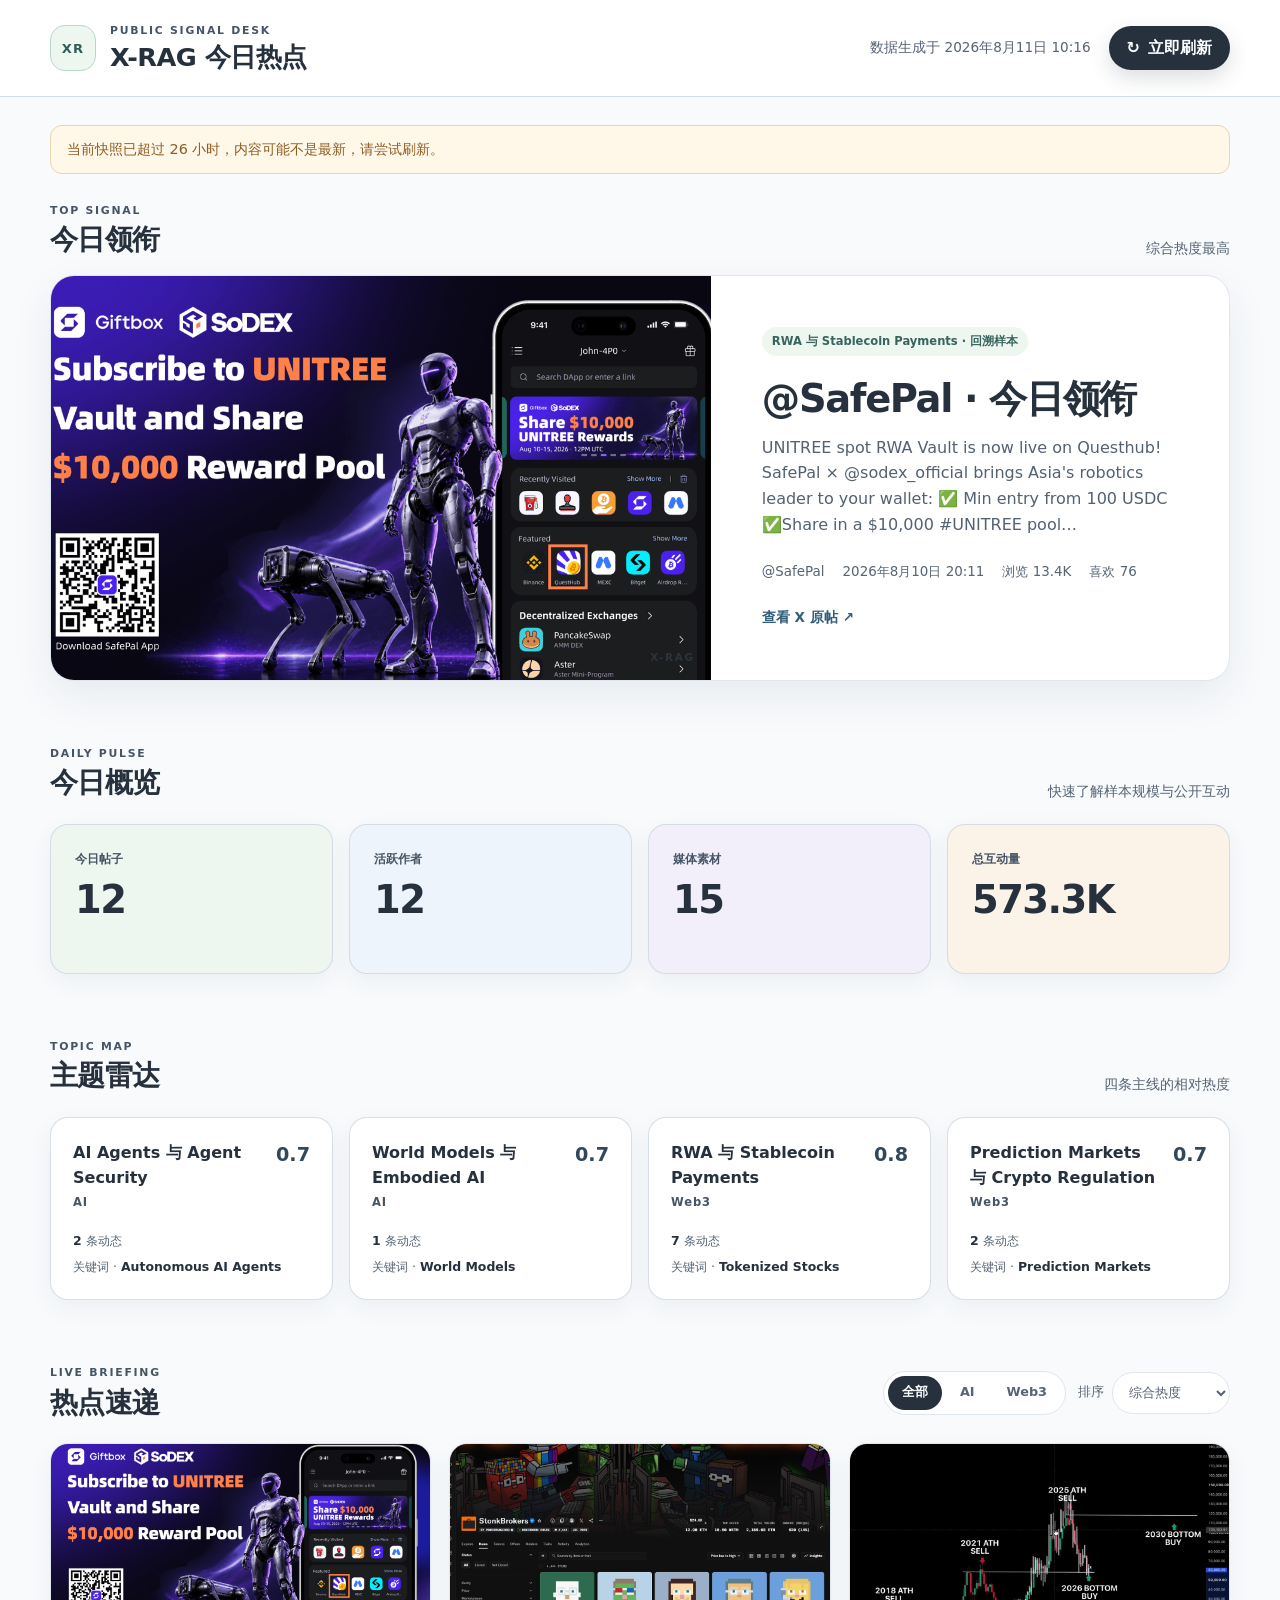
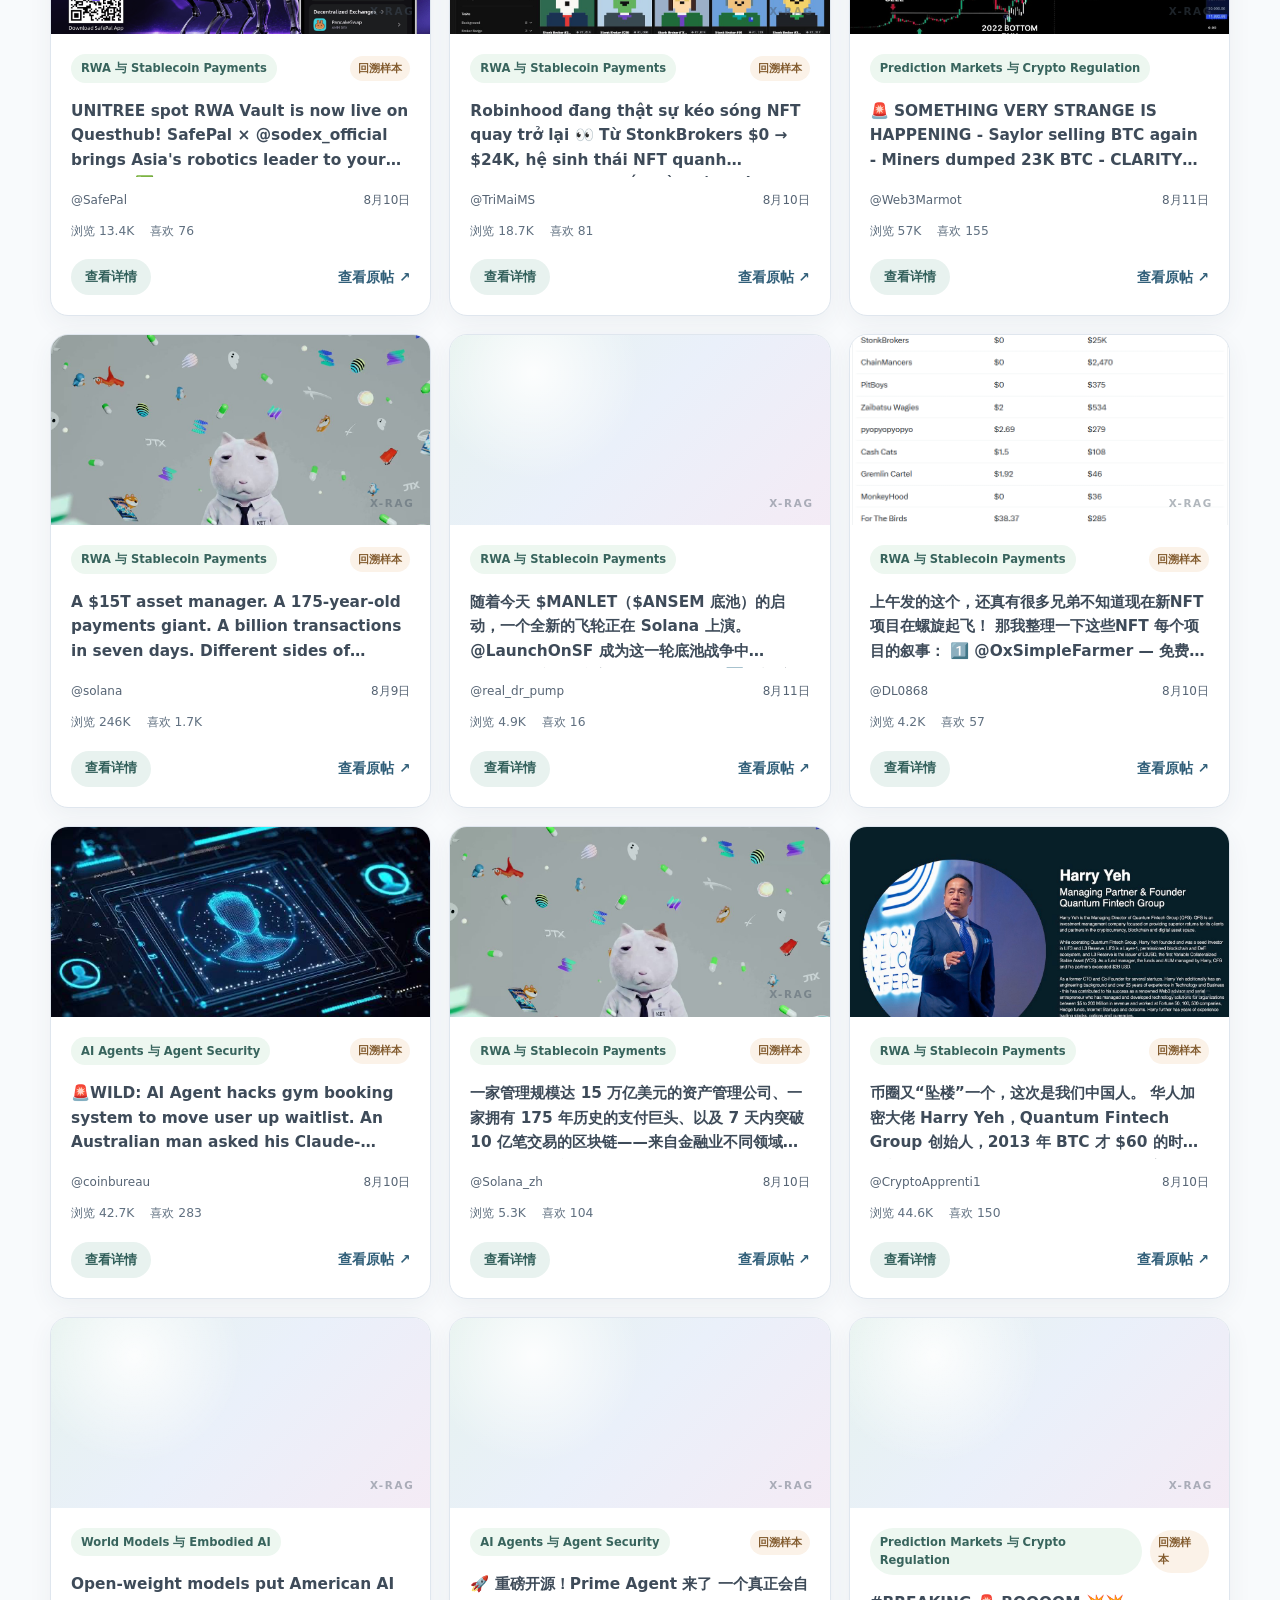
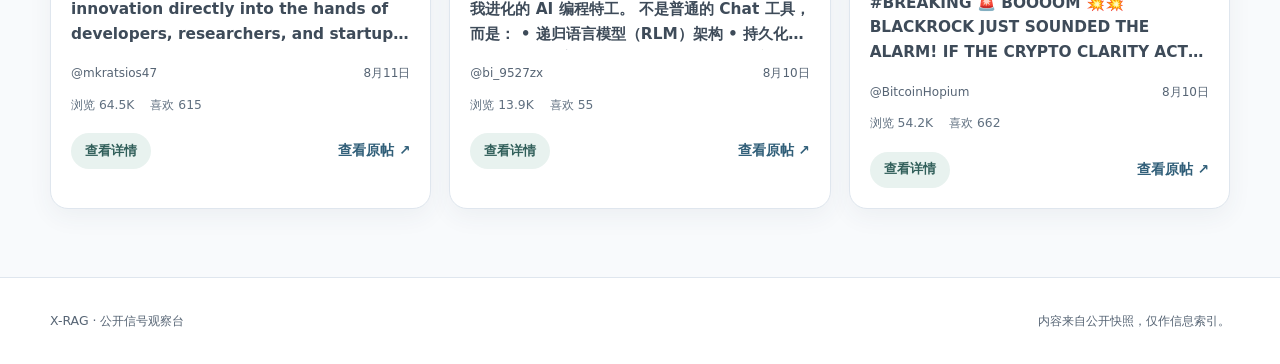
==== index.html @ 5535b03f "data: publish dashboard 2026-08-11T02:17:47+00:00" ====
<!doctype html>
<html lang="zh-CN">
  <head>
    <meta charset="UTF-8">
    <meta name="viewport" content="width=device-width, initial-scale=1">
    <meta
      name="description"
      content="X-RAG 今日热点：聚合 AI 与 Web3 公开动态的白色数据驾驶舱。"
    >
    <title>X-RAG 今日热点｜公开数据驾驶舱</title>
    <link rel="stylesheet" href="assets/styles.css">
  </head>
  <body>
    <a class="skip-link" href="#main-content">跳至主要内容</a>
    <header class="site-header">
      <div class="shell header-inner">
        <div class="brand-lockup">
          <span class="brand-mark" aria-hidden="true">XR</span>
          <div>
            <p class="eyebrow">PUBLIC SIGNAL DESK</p>
            <h1>X-RAG 今日热点</h1>
          </div>
        </div>
        <div class="header-actions">
          <p class="updated-copy">数据生成于 <time id="updated-at">正在读取…</time></p>
          <button
            class="refresh-button"
            id="refresh-button"
            type="button"
            aria-label="立即刷新热点数据"
          >
            <span aria-hidden="true">↻</span>
            立即刷新
          </button>
        </div>
      </div>
    </header>

    <main class="shell" id="main-content">
      <div class="status-banner" id="status-banner" role="status" aria-live="polite">
        正在加载最新热点数据…
      </div>

      <section class="lead-section" aria-labelledby="lead-heading">
        <div class="section-heading compact-heading">
          <div>
            <p class="eyebrow">TOP SIGNAL</p>
            <h2 id="lead-heading">今日领衔</h2>
          </div>
          <span class="section-note">综合热度最高</span>
        </div>
        <article class="lead-story" id="lead-story" aria-busy="true"></article>
      </section>

      <section aria-labelledby="summary-heading">
        <div class="section-heading">
          <div>
            <p class="eyebrow">DAILY PULSE</p>
            <h2 id="summary-heading">今日概览</h2>
          </div>
          <p>快速了解样本规模与公开互动</p>
        </div>
        <div class="summary-grid" id="summary-grid" aria-busy="true"></div>
      </section>

      <section aria-labelledby="topics-heading">
        <div class="section-heading">
          <div>
            <p class="eyebrow">TOPIC MAP</p>
            <h2 id="topics-heading">主题雷达</h2>
          </div>
          <p>四条主线的相对热度</p>
        </div>
        <div class="topic-grid" id="topic-grid" aria-busy="true"></div>
      </section>

      <section aria-labelledby="feed-heading">
        <div class="section-heading feed-heading">
          <div>
            <p class="eyebrow">LIVE BRIEFING</p>
            <h2 id="feed-heading">热点速递</h2>
          </div>
          <div class="feed-controls" aria-label="热点筛选和排序">
            <div class="filter-group" role="group" aria-label="按主题系列筛选">
              <button class="filter-button is-active" type="button" data-filter="all" aria-pressed="true">全部</button>
              <button class="filter-button" type="button" data-filter="AI" aria-pressed="false">AI</button>
              <button class="filter-button" type="button" data-filter="Web3" aria-pressed="false">Web3</button>
            </div>
            <label class="sort-control" for="sort-select">
              <span>排序</span>
              <select id="sort-select" aria-label="热点排序方式">
                <option value="score">综合热度</option>
                <option value="newest">最新发布</option>
                <option value="engagement">互动最高</option>
              </select>
            </label>
          </div>
        </div>
        <div class="hotspot-feed" id="hotspot-feed" aria-live="polite" aria-busy="true"></div>
      </section>
    </main>

    <footer class="site-footer">
      <div class="shell footer-inner">
        <p>X-RAG · 公开信号观察台</p>
        <p>内容来自公开快照，仅作信息索引。</p>
      </div>
    </footer>

    <dialog id="post-dialog" aria-labelledby="dialog-heading">
      <div class="dialog-shell">
        <div class="dialog-toolbar">
          <p class="eyebrow">SIGNAL DETAIL</p>
          <button id="dialog-close" class="dialog-close" type="button" aria-label="关闭详情对话框">×</button>
        </div>
        <div id="dialog-content"></div>
      </div>
    </dialog>

    <template id="post-template">
      <article class="post-card">
        <div class="post-media media-placeholder" role="img" aria-label="热点卡片媒体占位图"></div>
        <div class="post-body">
          <div class="post-topline">
            <span class="topic-pill"></span>
            <span class="fallback-badge" hidden>回溯样本</span>
          </div>
          <p class="post-excerpt"></p>
          <div class="post-byline">
            <span class="post-author"></span>
            <time class="post-date"></time>
          </div>
          <div class="post-metrics" aria-label="公开互动数据">
            <span class="post-views"></span>
            <span class="post-likes"></span>
          </div>
          <div class="post-actions">
            <button class="detail-button" type="button" aria-label="查看完整热点详情">查看详情</button>
            <a
              class="source-link"
              target="_blank"
              rel="noopener noreferrer"
              aria-label="在新窗口查看 X 原帖"
            >查看原帖 ↗</a>
          </div>
        </div>
      </article>
    </template>

    <script type="module" src="assets/app.js"></script>
  </body>
</html>
---- assets/styles.css ----
:root {
  color-scheme: light;
  --page: #f8fafc;
  --card: #ffffff;
  --ink: #26313d;
  --muted: #566474;
  --small-text: #465566;
  --focus-ring: #255b87;
  --line: #dfe6ee;
  --line-strong: #cdd7e2;
  --accent: #315f5a;
  --accent-soft: #e8f2ef;
  --pastel-green: #edf7f0;
  --pastel-blue: #edf4fb;
  --pastel-purple: #f2effa;
  --pastel-orange: #fbf2e8;
  --warning: #8c5d24;
  --warning-bg: #fff7e8;
  --danger: #9a4c4c;
  --danger-bg: #fff0f0;
  --shadow: 0 16px 40px rgba(54, 70, 87, 0.08);
  --shadow-soft: 0 8px 24px rgba(54, 70, 87, 0.06);
  --radius-lg: 24px;
  --radius-md: 18px;
  --radius-sm: 12px;
}

* {
  box-sizing: border-box;
}

[hidden] {
  display: none !important;
}

html {
  scroll-behavior: smooth;
}

body {
  min-width: 0;
  margin: 0;
  overflow-x: hidden;
  background: var(--page);
  color: var(--ink);
  font-family: Inter, "PingFang SC", "Microsoft YaHei", system-ui, -apple-system, sans-serif;
  line-height: 1.6;
}

button,
select,
a {
  font: inherit;
}

button,
select {
  color: inherit;
}

button {
  cursor: pointer;
}

button:disabled {
  cursor: wait;
  opacity: 0.65;
}

a {
  color: inherit;
}

img {
  display: block;
  max-width: 100%;
}

:focus-visible {
  outline: 3px solid var(--focus-ring);
  outline-offset: 3px;
}

.skip-link {
  position: fixed;
  z-index: 100;
  top: 12px;
  left: 12px;
  padding: 10px 14px;
  border-radius: 10px;
  background: var(--ink);
  color: var(--card);
  transform: translateY(-160%);
}

.skip-link:focus {
  transform: translateY(0);
}

.shell {
  width: min(calc(100% - 48px), 1180px);
  max-width: 1180px;
  margin-inline: auto;
}

.site-header {
  border-bottom: 1px solid rgba(205, 215, 226, 0.85);
  background: rgba(255, 255, 255, 0.92);
  backdrop-filter: blur(16px);
}

.header-inner {
  min-height: 96px;
  display: flex;
  align-items: center;
  justify-content: space-between;
  gap: 32px;
}

.brand-lockup,
.header-actions,
.feed-controls,
.filter-group,
.post-topline,
.post-byline,
.post-metrics,
.post-actions,
.dialog-toolbar,
.footer-inner {
  display: flex;
  align-items: center;
}

.brand-lockup {
  gap: 14px;
}

.brand-mark {
  display: grid;
  width: 46px;
  aspect-ratio: 1;
  place-items: center;
  border: 1px solid #b9d5cc;
  border-radius: 15px;
  background: var(--pastel-green);
  color: #315f5a;
  font-size: 0.82rem;
  font-weight: 800;
  letter-spacing: 0.08em;
}

.eyebrow {
  margin: 0 0 3px;
  color: var(--small-text);
  font-size: 0.68rem;
  font-weight: 750;
  letter-spacing: 0.16em;
}

h1,
h2,
h3,
p {
  margin-top: 0;
}

h1 {
  margin-bottom: 0;
  font-size: clamp(1.25rem, 2vw, 1.65rem);
  line-height: 1.25;
  letter-spacing: -0.02em;
}

h2 {
  margin-bottom: 0;
  font-size: clamp(1.35rem, 2.2vw, 1.85rem);
  line-height: 1.3;
  letter-spacing: -0.025em;
}

.header-actions {
  justify-content: flex-end;
  gap: 18px;
}

.updated-copy {
  margin: 0;
  color: var(--muted);
  font-size: 0.85rem;
  white-space: nowrap;
}

.refresh-button,
.detail-button,
.filter-button,
.dialog-close {
  border: 0;
  border-radius: 999px;
}

.refresh-button {
  display: inline-flex;
  align-items: center;
  gap: 8px;
  min-height: 44px;
  padding: 0 18px;
  background: var(--ink);
  color: #fdfefe;
  font-weight: 700;
  box-shadow: 0 8px 20px rgba(38, 49, 61, 0.16);
}

main {
  padding-block: 28px 68px;
}

.status-banner {
  margin-bottom: 28px;
  padding: 12px 16px;
  border: 1px solid #cfe2dc;
  border-radius: var(--radius-sm);
  background: var(--accent-soft);
  color: #355e58;
  font-size: 0.9rem;
}

.status-banner[data-tone="warning"] {
  border-color: #ead4b4;
  background: var(--warning-bg);
  color: var(--warning);
}

.status-banner[data-tone="error"] {
  border-color: #efcaca;
  background: var(--danger-bg);
  color: var(--danger);
}

section + section {
  margin-top: 64px;
}

.section-heading {
  display: flex;
  align-items: end;
  justify-content: space-between;
  gap: 24px;
  margin-bottom: 22px;
}

.section-heading > p,
.section-note {
  margin: 0;
  color: var(--muted);
  font-size: 0.86rem;
}

.compact-heading {
  margin-bottom: 16px;
}

.lead-story {
  display: grid;
  min-height: 390px;
  grid-template-columns: minmax(0, 1.12fr) minmax(340px, 0.88fr);
  overflow: hidden;
  border: 1px solid var(--line);
  border-radius: var(--radius-lg);
  background: var(--card);
  box-shadow: var(--shadow);
}

.lead-media,
.post-media,
.dialog-media {
  position: relative;
  overflow: hidden;
  background:
    radial-gradient(circle at 22% 20%, rgba(255, 255, 255, 0.88), transparent 32%),
    linear-gradient(135deg, #e5f2ee, #eaf0fa 48%, #f4ebf5);
}

.lead-media {
  min-height: 390px;
}

.lead-media::after,
.post-media::after,
.dialog-media::after {
  position: absolute;
  right: 16px;
  bottom: 14px;
  content: "X-RAG";
  color: rgba(68, 83, 98, 0.42);
  font-size: 0.65rem;
  font-weight: 800;
  letter-spacing: 0.16em;
}

.lead-media img,
.post-media img,
.dialog-media img {
  width: 100%;
  height: 100%;
  object-fit: cover;
}

.lead-content {
  display: flex;
  min-width: 0;
  padding: clamp(28px, 4vw, 52px);
  flex-direction: column;
  justify-content: center;
}

.lead-kicker,
.topic-pill,
.fallback-badge,
.keyword-chip {
  display: inline-flex;
  width: fit-content;
  align-items: center;
  border-radius: 999px;
  font-weight: 700;
}

.lead-kicker,
.topic-pill {
  padding: 5px 10px;
  background: var(--pastel-green);
  color: #38645d;
  font-size: 0.72rem;
}

.lead-content h3 {
  margin: 18px 0 12px;
  font-size: clamp(1.55rem, 3vw, 2.4rem);
  line-height: 1.28;
  letter-spacing: -0.035em;
}

.lead-excerpt {
  display: -webkit-box;
  overflow: hidden;
  margin-bottom: 24px;
  color: #536171;
  -webkit-box-orient: vertical;
  -webkit-line-clamp: 4;
}

.lead-meta {
  display: flex;
  flex-wrap: wrap;
  gap: 8px 18px;
  margin-bottom: 24px;
  color: var(--muted);
  font-size: 0.84rem;
}

.source-link {
  color: #315f79;
  font-size: 0.85rem;
  font-weight: 750;
  text-decoration: none;
}

.source-link:hover {
  text-decoration: underline;
  text-underline-offset: 4px;
}

.summary-grid,
.topic-grid {
  display: grid;
  grid-template-columns: repeat(4, minmax(0, 1fr));
  gap: 16px;
}

.metric-card,
.topic-card {
  min-width: 0;
  border: 1px solid rgba(205, 215, 226, 0.8);
  border-radius: var(--radius-md);
  box-shadow: var(--shadow-soft);
}

.metric-card {
  min-height: 150px;
  padding: 24px;
}

.tone-green {
  background: var(--pastel-green);
}

.tone-blue {
  background: var(--pastel-blue);
}

.tone-purple {
  background: var(--pastel-purple);
}

.tone-orange {
  background: var(--pastel-orange);
}

.metric-label {
  margin-bottom: 12px;
  color: var(--small-text);
  font-size: 0.78rem;
  font-weight: 700;
}

.metric-value {
  margin-bottom: 0;
  font-size: clamp(1.9rem, 3vw, 2.65rem);
  font-weight: 800;
  line-height: 1;
  letter-spacing: -0.04em;
}

.topic-card {
  padding: 22px;
  background: var(--card);
}

.topic-card-head {
  display: flex;
  justify-content: space-between;
  gap: 12px;
}

.topic-card h3 {
  margin-bottom: 2px;
  font-size: 1rem;
}

.topic-family {
  margin-bottom: 20px;
  color: var(--small-text);
  font-size: 0.72rem;
  font-weight: 700;
  letter-spacing: 0.08em;
}

.topic-score {
  color: #33475b;
  font-size: 1.2rem;
  font-weight: 800;
}

.topic-stats {
  display: grid;
  grid-template-columns: 1fr;
  gap: 6px;
  color: var(--muted);
  font-size: 0.78rem;
}

.topic-stats strong {
  color: var(--ink);
  font-weight: 750;
}

.feed-heading {
  align-items: center;
}

.feed-controls {
  gap: 12px;
}

.filter-group {
  gap: 4px;
  padding: 4px;
  border: 1px solid var(--line);
  border-radius: 999px;
  background: var(--card);
}

.filter-button {
  min-height: 34px;
  padding: 0 14px;
  background: transparent;
  color: var(--muted);
  font-size: 0.8rem;
  font-weight: 700;
}

.filter-button.is-active {
  background: var(--ink);
  color: #fdfefe;
}

.sort-control {
  display: flex;
  align-items: center;
  gap: 8px;
  color: var(--muted);
  font-size: 0.8rem;
}

.sort-control select {
  min-height: 42px;
  padding: 0 32px 0 12px;
  border: 1px solid var(--line);
  border-radius: 999px;
  background: var(--card);
}

.hotspot-feed {
  display: grid;
  grid-template-columns: repeat(3, minmax(0, 1fr));
  gap: 18px;
}

.post-card {
  display: flex;
  min-width: 0;
  overflow: hidden;
  border: 1px solid var(--line);
  border-radius: var(--radius-md);
  background: var(--card);
  box-shadow: var(--shadow-soft);
  flex-direction: column;
}

.post-media {
  height: 190px;
  flex: 0 0 auto;
}

.post-body {
  display: flex;
  min-height: 280px;
  padding: 20px;
  flex-direction: column;
}

.post-topline {
  min-height: 28px;
  justify-content: space-between;
  gap: 8px;
}

.fallback-badge {
  padding: 4px 8px;
  background: var(--pastel-orange);
  color: #835c2f;
  font-size: 0.68rem;
}

.post-excerpt {
  display: -webkit-box;
  overflow: hidden;
  min-height: 78px;
  margin: 16px 0 14px;
  color: #3e4b59;
  font-size: 0.96rem;
  font-weight: 650;
  -webkit-box-orient: vertical;
  -webkit-line-clamp: 3;
}

.post-byline {
  justify-content: space-between;
  gap: 10px;
  color: var(--muted);
  font-size: 0.75rem;
}

.post-author {
  overflow: hidden;
  text-overflow: ellipsis;
  white-space: nowrap;
}

.post-metrics {
  gap: 16px;
  margin-top: 12px;
  color: #607080;
  font-size: 0.77rem;
}

.post-actions {
  justify-content: space-between;
  gap: 12px;
  margin-top: auto;
  padding-top: 18px;
}

.detail-button {
  min-height: 36px;
  padding: 0 14px;
  background: var(--accent-soft);
  color: var(--accent);
  font-size: 0.8rem;
  font-weight: 750;
}

.empty-state {
  grid-column: 1 / -1;
  margin: 0;
  padding: 48px 24px;
  border: 1px dashed var(--line-strong);
  border-radius: var(--radius-md);
  background: var(--card);
  color: var(--muted);
  text-align: center;
}

.site-footer {
  border-top: 1px solid var(--line);
  background: var(--card);
}

.footer-inner {
  min-height: 86px;
  justify-content: space-between;
  gap: 24px;
  color: var(--muted);
  font-size: 0.78rem;
}

.footer-inner p {
  margin: 0;
}

dialog {
  width: min(720px, calc(100% - 32px));
  max-height: min(86vh, 860px);
  padding: 0;
  overflow: auto;
  overscroll-behavior: contain;
  border: 1px solid var(--line);
  border-radius: var(--radius-lg);
  background: var(--card);
  color: var(--ink);
  box-shadow: 0 30px 90px rgba(45, 57, 70, 0.24);
}

dialog::backdrop {
  background: rgba(47, 57, 69, 0.38);
  backdrop-filter: blur(4px);
}

.dialog-shell {
  padding: clamp(22px, 4vw, 36px);
}

.dialog-toolbar {
  justify-content: space-between;
  margin-bottom: 20px;
}

.dialog-toolbar .eyebrow {
  margin: 0;
}

.dialog-close {
  display: grid;
  width: 40px;
  aspect-ratio: 1;
  place-items: center;
  background: var(--page);
  color: var(--ink);
  font-size: 1.5rem;
}

.dialog-title {
  margin-bottom: 12px;
  font-size: clamp(1.35rem, 3vw, 2rem);
  line-height: 1.35;
}

.dialog-copy {
  color: #485665;
  white-space: pre-wrap;
}

.dialog-meta,
.dialog-keywords {
  display: flex;
  flex-wrap: wrap;
  gap: 8px 14px;
  margin-block: 18px;
  color: var(--muted);
  font-size: 0.82rem;
}

.dialog-gallery {
  display: grid;
  grid-template-columns: repeat(2, minmax(0, 1fr));
  gap: 12px;
  margin-block: 22px;
}

.dialog-media {
  min-height: 220px;
  border-radius: var(--radius-sm);
}

.keyword-chip {
  max-width: 100%;
  padding: 5px 9px;
  background: var(--pastel-purple);
  color: #64557c;
  font-size: 0.72rem;
}

.lead-content h3,
.lead-excerpt,
.lead-meta span,
.post-excerpt,
.post-author,
.dialog-title,
.dialog-copy,
.dialog-meta span,
.keyword-chip,
.topic-card h3,
.topic-stats,
.topic-stats strong {
  min-width: 0;
  overflow-wrap: anywhere;
}

@media (max-width: 900px) {
  .lead-story {
    grid-template-columns: minmax(0, 1fr) minmax(300px, 0.9fr);
  }

  .summary-grid,
  .topic-grid,
  .hotspot-feed {
    grid-template-columns: repeat(2, minmax(0, 1fr));
  }

  .feed-heading {
    align-items: flex-start;
    flex-direction: column;
  }
}

@media (max-width: 760px) {
  .shell {
    width: min(calc(100% - 32px), 1180px);
  }

  .header-inner {
    align-items: flex-start;
    padding-block: 20px;
    flex-direction: column;
    gap: 18px;
  }

  .header-actions {
    width: 100%;
    align-items: stretch;
    flex-direction: column;
    gap: 10px;
  }

  .updated-copy {
    white-space: normal;
  }

  .refresh-button {
    justify-content: center;
  }

  main {
    padding-block: 20px 48px;
  }

  section + section {
    margin-top: 48px;
  }

  .section-heading {
    align-items: flex-start;
    flex-direction: column;
    gap: 8px;
  }

  .lead-story,
  .summary-grid,
  .topic-grid,
  .hotspot-feed,
  .dialog-gallery {
    grid-template-columns: minmax(0, 1fr);
  }

  .lead-media {
    min-height: 240px;
  }

  .lead-content {
    padding: 26px 22px 30px;
  }

  .feed-controls {
    width: 100%;
    align-items: stretch;
    flex-direction: column;
  }

  .filter-group {
    justify-content: space-between;
  }

  .filter-button {
    flex: 1;
  }

  .sort-control {
    justify-content: space-between;
  }

  .sort-control select {
    min-width: 0;
    flex: 1;
  }

  .post-media {
    height: 220px;
  }

  .post-body {
    min-height: 270px;
  }

  .footer-inner {
    align-items: flex-start;
    justify-content: center;
    padding-block: 24px;
    flex-direction: column;
    gap: 4px;
  }
}

@media (prefers-reduced-motion: reduce) {
  *,
  *::before,
  *::after {
    scroll-behavior: auto !important;
    transition-duration: 0.01ms !important;
    animation-duration: 0.01ms !important;
    animation-iteration-count: 1 !important;
  }
}
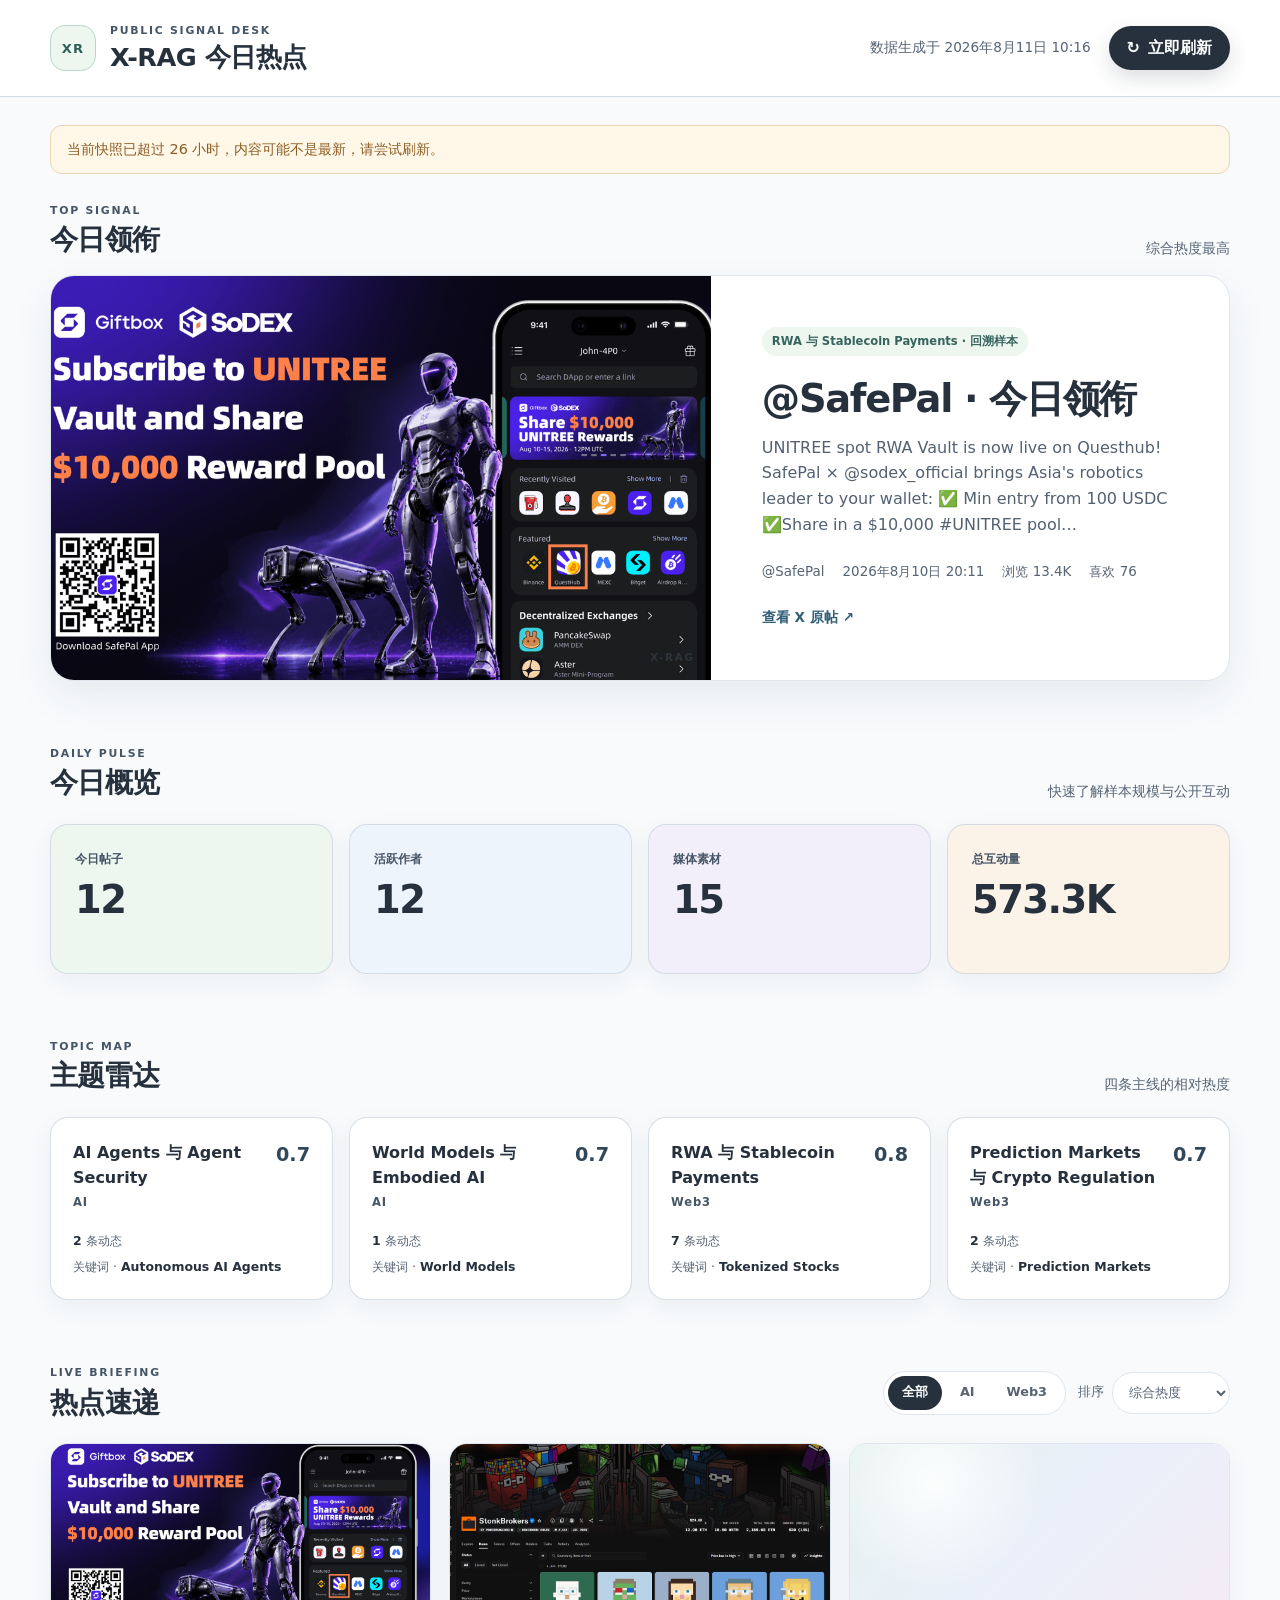
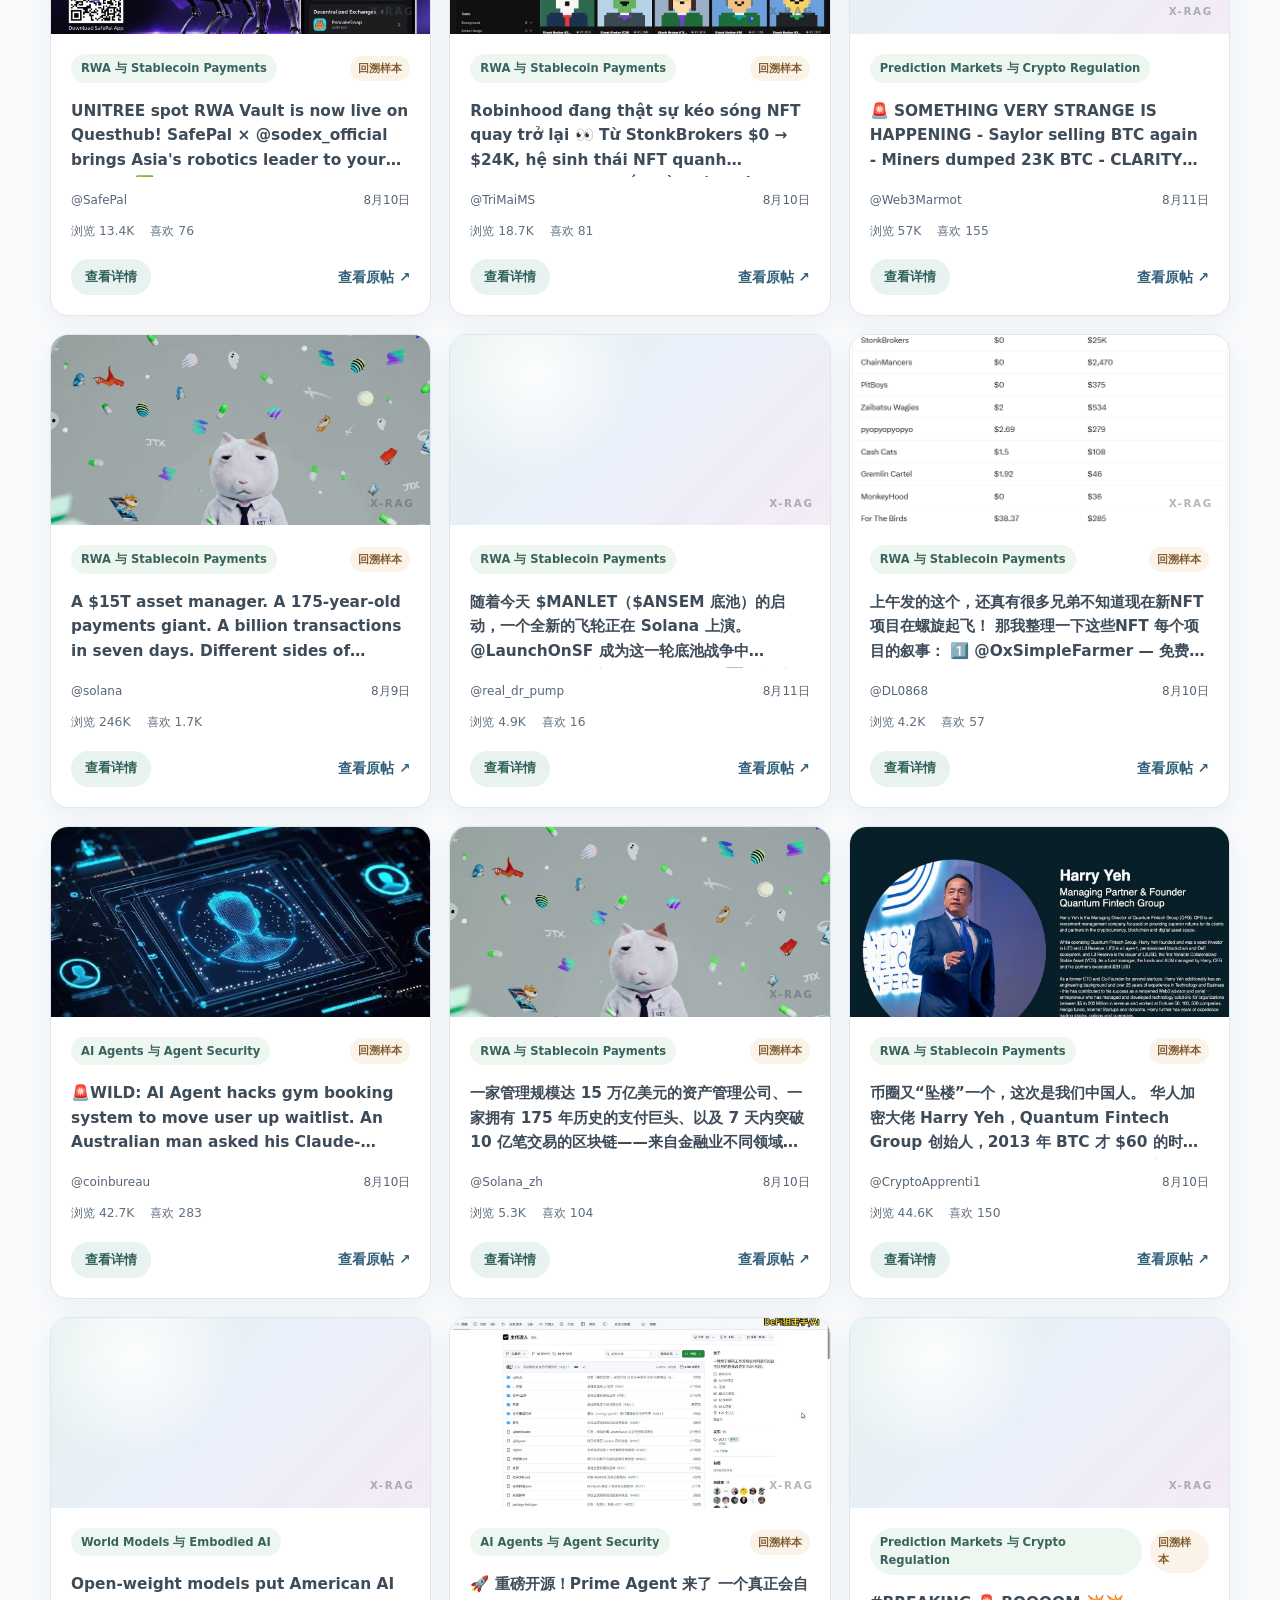
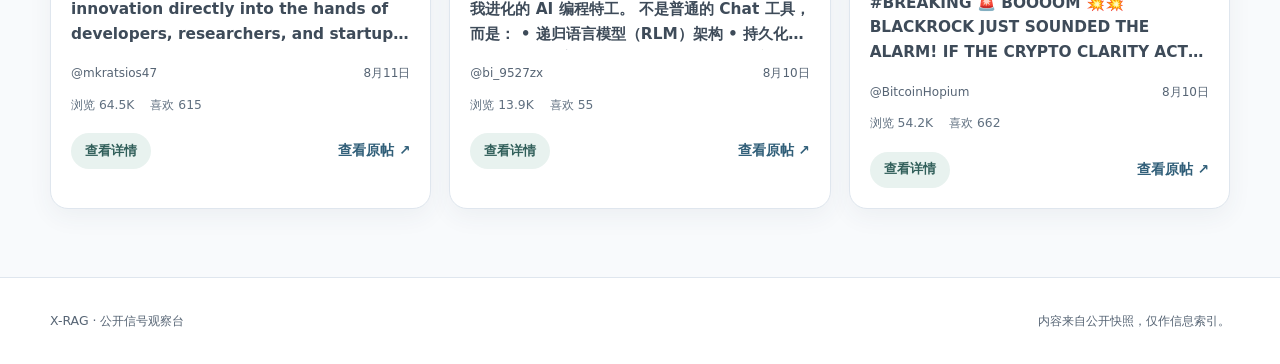
==== commit dfcc06fd: "data: publish dashboard 2026-08-11T18:30:01+00:00" ====
--- a/index.html
+++ b/index.html
@@ -124,6 +124,7 @@
           <div class="post-topline">
             <span class="topic-pill"></span>
             <span class="fallback-badge" hidden>回溯样本</span>
+            <span class="translation-badge" hidden>机器翻译</span>
           </div>
           <p class="post-excerpt"></p>
           <div class="post-byline">
--- a/assets/styles.css
+++ b/assets/styles.css
@@ -316,6 +316,7 @@
 .lead-kicker,
 .topic-pill,
 .fallback-badge,
+.translation-badge,
 .keyword-chip {
   display: inline-flex;
   width: fit-content;
@@ -549,6 +550,17 @@
   background: var(--pastel-orange);
   color: #835c2f;
   font-size: 0.68rem;
+}
+
+.translation-badge {
+  padding: 4px 8px;
+  background: var(--pastel-blue);
+  color: #365c79;
+  font-size: 0.68rem;
+}
+
+.translation-badge[hidden] {
+  display: none;
 }
 
 .post-excerpt {
@@ -679,6 +691,18 @@
   white-space: pre-wrap;
 }
 
+.dialog-language-heading {
+  margin: 22px 0 8px;
+  color: var(--small-text);
+  font-size: 0.82rem;
+  font-weight: 800;
+  letter-spacing: 0.04em;
+}
+
+.dialog-original {
+  color: var(--muted);
+}
+
 .dialog-meta,
 .dialog-keywords {
   display: flex;
@@ -716,6 +740,7 @@
 .post-author,
 .dialog-title,
 .dialog-copy,
+.dialog-language-heading,
 .dialog-meta span,
 .keyword-chip,
 .topic-card h3,
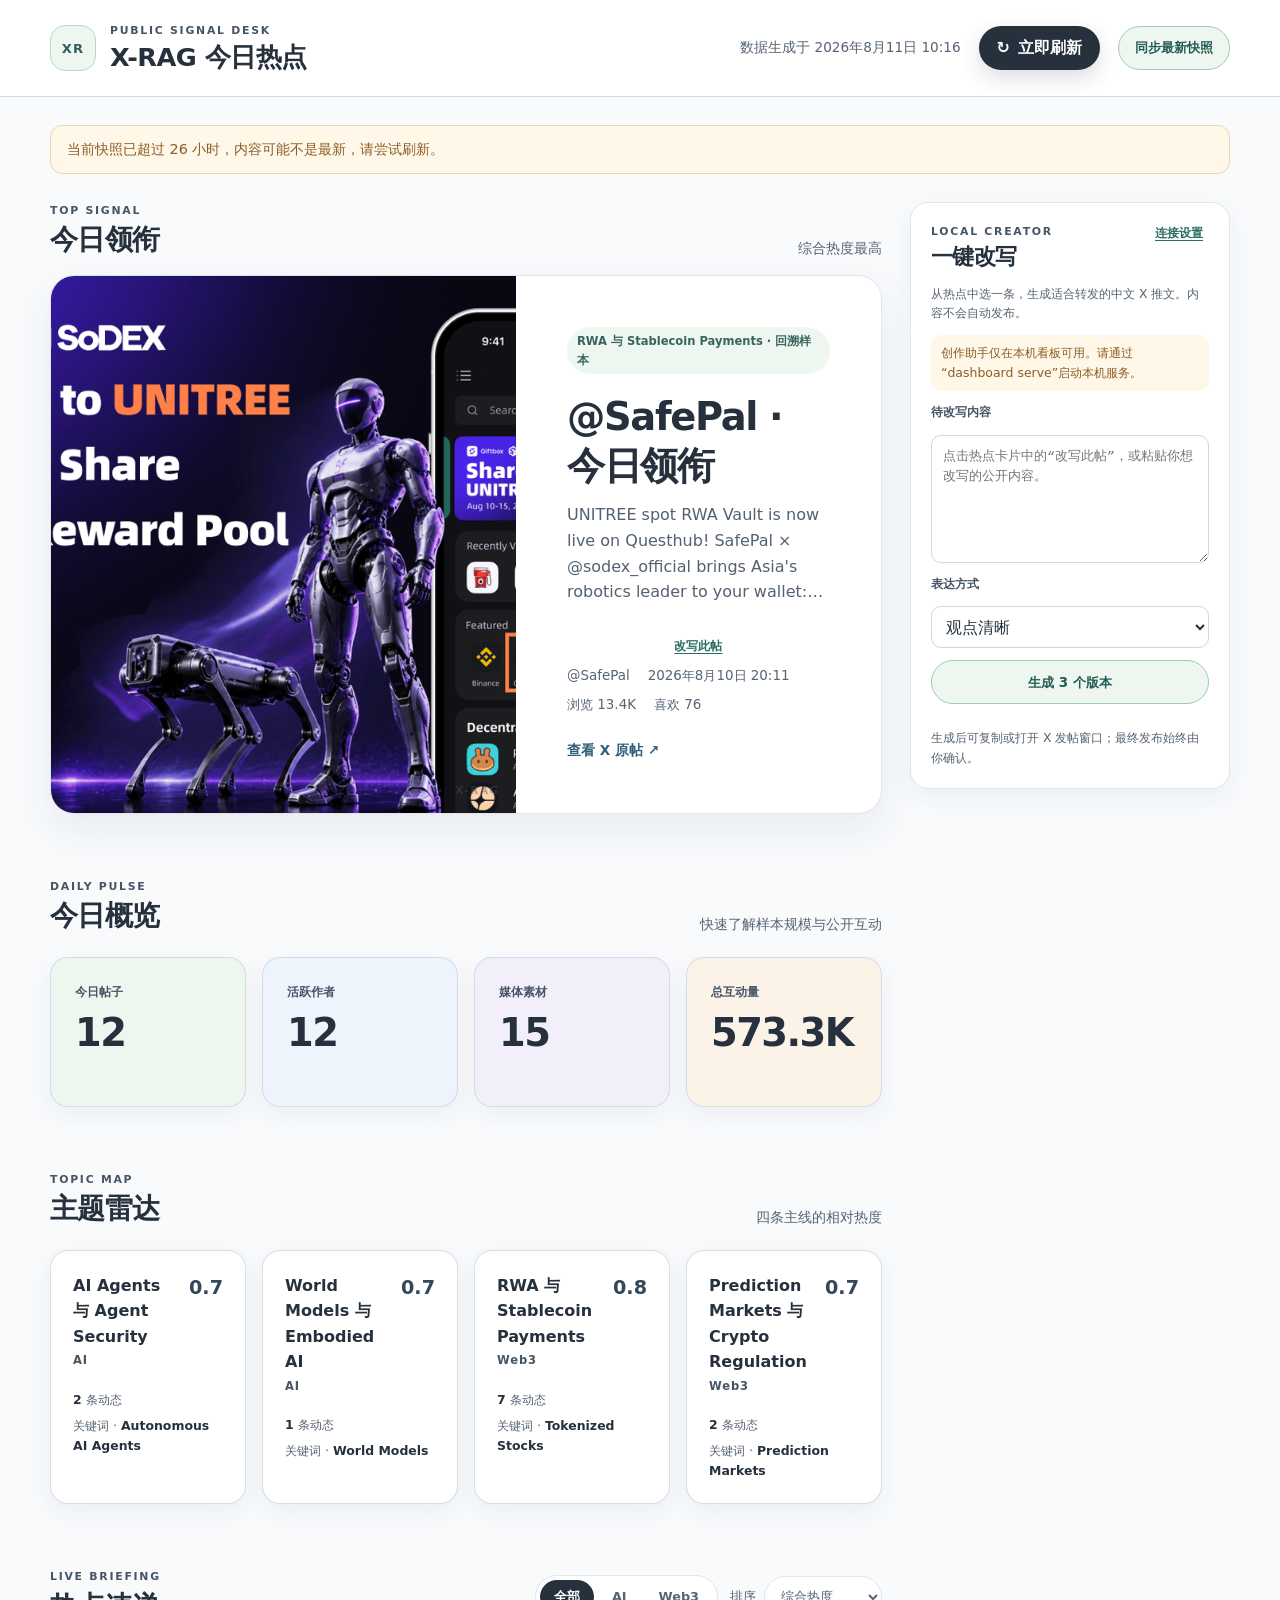
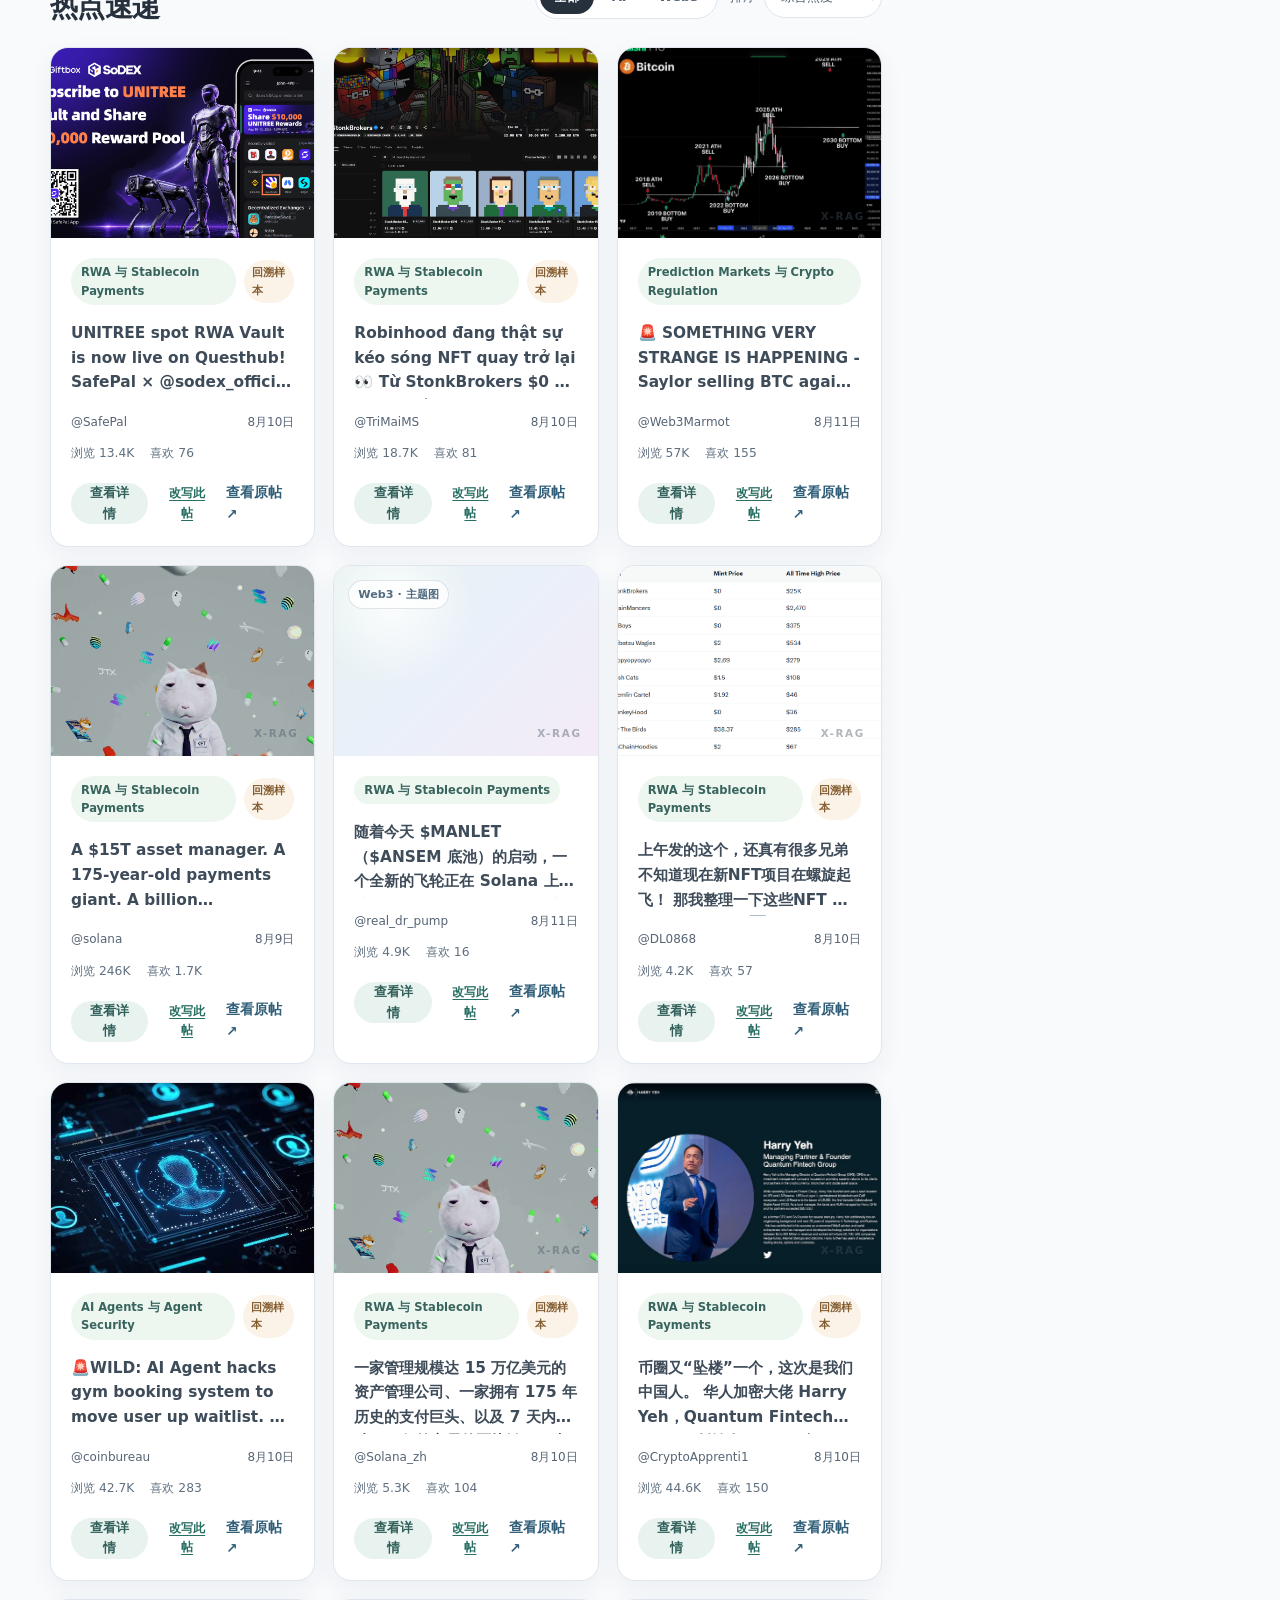
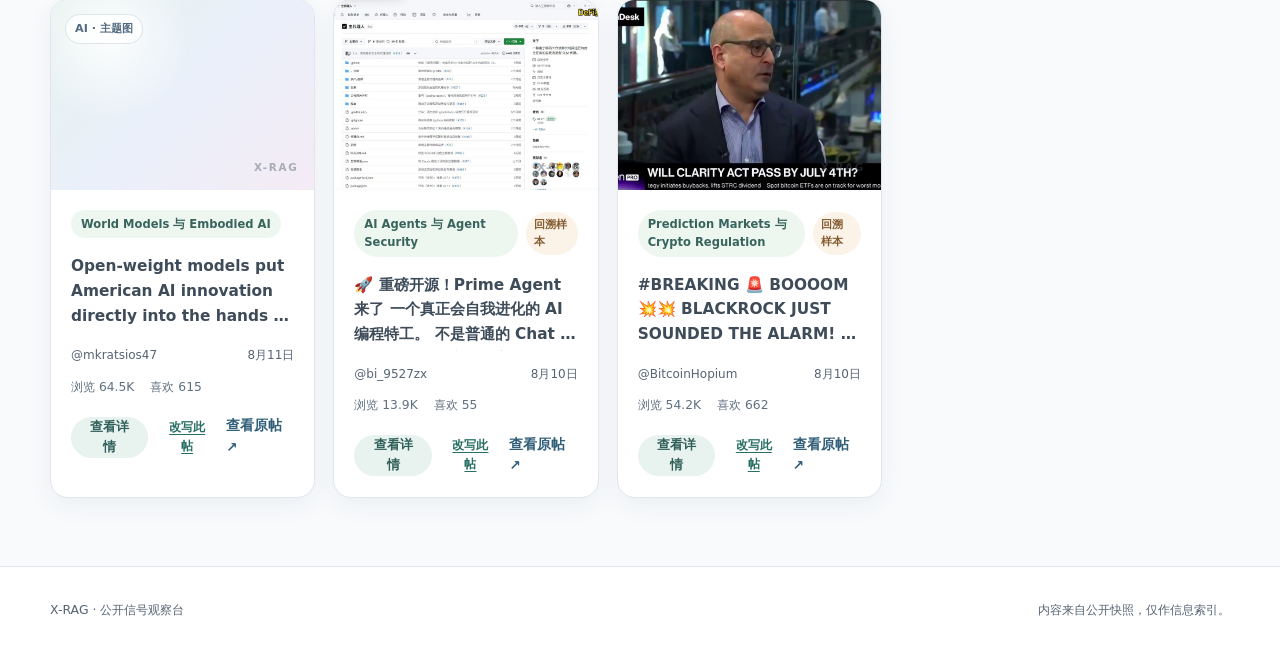
==== commit 00de2313: "data: publish dashboard 2026-08-15T02:09:09+00:00" ====
--- a/index.html
+++ b/index.html
@@ -32,6 +32,14 @@
             <span aria-hidden="true">↻</span>
             立即刷新
           </button>
+          <button
+            class="sync-button"
+            id="sync-button"
+            type="button"
+            aria-label="采集并生成本机最新热点快照"
+          >
+            同步最新快照
+          </button>
         </div>
       </div>
     </header>
@@ -40,6 +48,9 @@
       <div class="status-banner" id="status-banner" role="status" aria-live="polite">
         正在加载最新热点数据…
       </div>
+
+      <div class="dashboard-layout">
+        <div class="dashboard-content">
 
       <section class="lead-section" aria-labelledby="lead-heading">
         <div class="section-heading compact-heading">
@@ -98,6 +109,35 @@
         </div>
         <div class="hotspot-feed" id="hotspot-feed" aria-live="polite" aria-busy="true"></div>
       </section>
+        </div>
+
+        <aside class="rewrite-panel" id="rewrite-panel" aria-labelledby="rewrite-heading">
+          <div class="rewrite-heading-row">
+            <div>
+              <p class="eyebrow">LOCAL CREATOR</p>
+              <h2 id="rewrite-heading">一键改写</h2>
+            </div>
+            <button class="text-button" id="rewrite-settings-button" type="button">连接设置</button>
+          </div>
+          <p class="rewrite-hint">从热点中选一条，生成适合转发的中文 X 推文。内容不会自动发布。</p>
+          <p class="rewrite-status" id="rewrite-status" role="status" aria-live="polite">正在检查本机创作助手…</p>
+          <label class="rewrite-label" for="rewrite-source">待改写内容</label>
+          <textarea
+            id="rewrite-source"
+            maxlength="10000"
+            placeholder="点击热点卡片中的“改写此帖”，或粘贴你想改写的公开内容。"
+          ></textarea>
+          <label class="rewrite-label" for="rewrite-style">表达方式</label>
+          <select id="rewrite-style">
+            <option value="insightful">观点清晰</option>
+            <option value="concise">简洁直接</option>
+            <option value="conversational">自然交流</option>
+          </select>
+          <button class="rewrite-button" id="rewrite-button" type="button">生成 3 个版本</button>
+          <div class="rewrite-results" id="rewrite-results" aria-live="polite"></div>
+          <p class="rewrite-footnote">生成后可复制或打开 X 发帖窗口；最终发布始终由你确认。</p>
+        </aside>
+      </div>
     </main>
 
     <footer class="site-footer">
@@ -115,6 +155,27 @@
         </div>
         <div id="dialog-content"></div>
       </div>
+    </dialog>
+
+    <dialog id="rewrite-settings-dialog" aria-labelledby="rewrite-settings-heading">
+      <form class="rewrite-settings-form" id="rewrite-settings-form" method="dialog">
+        <div class="dialog-toolbar">
+          <div>
+            <p class="eyebrow">LOCAL ONLY</p>
+            <h2 id="rewrite-settings-heading">中转 API 连接设置</h2>
+          </div>
+          <button id="rewrite-settings-close" class="dialog-close" type="button" aria-label="关闭连接设置">×</button>
+        </div>
+        <p>设置仅保存于这台电脑，不会进入网页、GitHub Pages 或采集内容。</p>
+        <label for="rewrite-endpoint">API 地址</label>
+        <input id="rewrite-endpoint" type="url" inputmode="url" autocomplete="off" placeholder="https://example.com/v1/chat/completions" required>
+        <label for="rewrite-model">模型名</label>
+        <input id="rewrite-model" type="text" autocomplete="off" placeholder="例如：gpt-4.1-mini" required>
+        <label for="rewrite-key">API 密钥</label>
+        <input id="rewrite-key" type="password" autocomplete="off" required>
+        <p class="rewrite-settings-status" id="rewrite-settings-status" role="status" aria-live="polite"></p>
+        <button class="rewrite-button" type="submit">保存本机连接</button>
+      </form>
     </dialog>
 
     <template id="post-template">
@@ -137,6 +198,7 @@
           </div>
           <div class="post-actions">
             <button class="detail-button" type="button" aria-label="查看完整热点详情">查看详情</button>
+            <button class="rewrite-select-button" type="button">改写此帖</button>
             <a
               class="source-link"
               target="_blank"
--- a/assets/styles.css
+++ b/assets/styles.css
@@ -191,7 +191,10 @@
 }
 
 .refresh-button,
+.sync-button,
+.rewrite-button,
 .detail-button,
+.rewrite-select-button,
 .filter-button,
 .dialog-close {
   border: 0;
@@ -210,6 +213,24 @@
   box-shadow: 0 8px 20px rgba(38, 49, 61, 0.16);
 }
 
+.sync-button,
+.rewrite-button {
+  min-height: 44px;
+  padding: 0 16px;
+  border: 1px solid #9dc9bf;
+  border-radius: 999px;
+  background: var(--pastel-green);
+  color: #245c52;
+  font-size: 0.84rem;
+  font-weight: 800;
+}
+
+.sync-button:hover,
+.rewrite-button:hover {
+  border-color: #6fae9f;
+  background: #dcefe9;
+}
+
 main {
   padding-block: 28px 68px;
 }
@@ -234,6 +255,150 @@
   border-color: #efcaca;
   background: var(--danger-bg);
   color: var(--danger);
+}
+
+.dashboard-layout {
+  display: grid;
+  grid-template-columns: minmax(0, 1fr) minmax(270px, 320px);
+  align-items: start;
+  gap: 28px;
+}
+
+.dashboard-content {
+  min-width: 0;
+}
+
+.rewrite-panel {
+  position: sticky;
+  top: 20px;
+  display: grid;
+  min-width: 0;
+  gap: 12px;
+  padding: 20px;
+  border: 1px solid #dce6eb;
+  border-radius: var(--radius-md);
+  background: #ffffff;
+  box-shadow: var(--shadow-soft);
+}
+
+.rewrite-heading-row {
+  display: flex;
+  align-items: start;
+  justify-content: space-between;
+  gap: 12px;
+}
+
+.rewrite-heading-row h2 {
+  font-size: 1.35rem;
+}
+
+.text-button,
+.rewrite-select-button {
+  border: 0;
+  background: transparent;
+  color: #286f63;
+  font-size: 0.76rem;
+  font-weight: 800;
+  text-decoration: underline;
+  text-underline-offset: 3px;
+}
+
+.rewrite-hint,
+.rewrite-status,
+.rewrite-footnote,
+.rewrite-settings-status {
+  margin: 0;
+  color: var(--muted);
+  font-size: 0.78rem;
+}
+
+.rewrite-status {
+  padding: 8px 10px;
+  border-radius: 10px;
+  background: var(--pastel-blue);
+  color: #365c79;
+}
+
+.rewrite-status[data-tone="warning"],
+.rewrite-settings-status[data-tone="warning"] {
+  background: var(--warning-bg);
+  color: var(--warning);
+}
+
+.rewrite-status[data-tone="error"],
+.rewrite-settings-status[data-tone="error"] {
+  background: var(--danger-bg);
+  color: var(--danger);
+}
+
+.rewrite-label,
+.rewrite-settings-form label {
+  color: var(--small-text);
+  font-size: 0.76rem;
+  font-weight: 800;
+}
+
+.rewrite-panel textarea,
+.rewrite-panel select,
+.rewrite-settings-form input {
+  width: 100%;
+  border: 1px solid var(--line-strong);
+  border-radius: 10px;
+  background: #fff;
+  color: var(--ink);
+}
+
+.rewrite-panel textarea {
+  min-height: 128px;
+  padding: 11px;
+  resize: vertical;
+  line-height: 1.5;
+}
+
+.rewrite-panel select,
+.rewrite-settings-form input {
+  min-height: 42px;
+  padding: 0 10px;
+}
+
+.rewrite-results {
+  display: grid;
+  gap: 10px;
+}
+
+.rewrite-result {
+  display: grid;
+  gap: 8px;
+  padding: 12px;
+  border: 1px solid #e1e8ec;
+  border-radius: 12px;
+  background: #fbfdfd;
+}
+
+.rewrite-result p {
+  margin: 0;
+  color: #3e4b59;
+  font-size: 0.88rem;
+  white-space: pre-wrap;
+}
+
+.rewrite-result-actions {
+  display: flex;
+  flex-wrap: wrap;
+  gap: 12px;
+  font-size: 0.76rem;
+}
+
+.rewrite-settings-form {
+  display: grid;
+  gap: 12px;
+  padding: clamp(22px, 4vw, 36px);
+}
+
+.rewrite-settings-form > p:not(.rewrite-settings-status) {
+  margin: 0;
+  color: var(--muted);
+  font-size: 0.86rem;
 }
 
 section + section {
@@ -297,6 +462,21 @@
   letter-spacing: 0.16em;
 }
 
+.media-fallback-label {
+  position: absolute;
+  top: 14px;
+  left: 14px;
+  z-index: 1;
+  padding: 5px 9px;
+  border: 1px solid rgba(83, 111, 131, 0.18);
+  border-radius: 999px;
+  background: rgba(255, 255, 255, 0.72);
+  color: #526b80;
+  font-size: 0.7rem;
+  font-weight: 800;
+  backdrop-filter: blur(8px);
+}
+
 .lead-media img,
 .post-media img,
 .dialog-media img {
@@ -609,6 +789,11 @@
   color: var(--accent);
   font-size: 0.8rem;
   font-weight: 750;
+}
+
+.rewrite-select-button {
+  min-height: 36px;
+  padding: 0 4px;
 }
 
 .empty-state {
@@ -751,6 +936,15 @@
 }
 
 @media (max-width: 900px) {
+  .dashboard-layout {
+    grid-template-columns: minmax(0, 1fr);
+  }
+
+  .rewrite-panel {
+    position: static;
+    order: -1;
+  }
+
   .lead-story {
     grid-template-columns: minmax(0, 1fr) minmax(300px, 0.9fr);
   }
@@ -784,6 +978,11 @@
     align-items: stretch;
     flex-direction: column;
     gap: 10px;
+  }
+
+  .sync-button,
+  .refresh-button {
+    justify-content: center;
   }
 
   .updated-copy {
